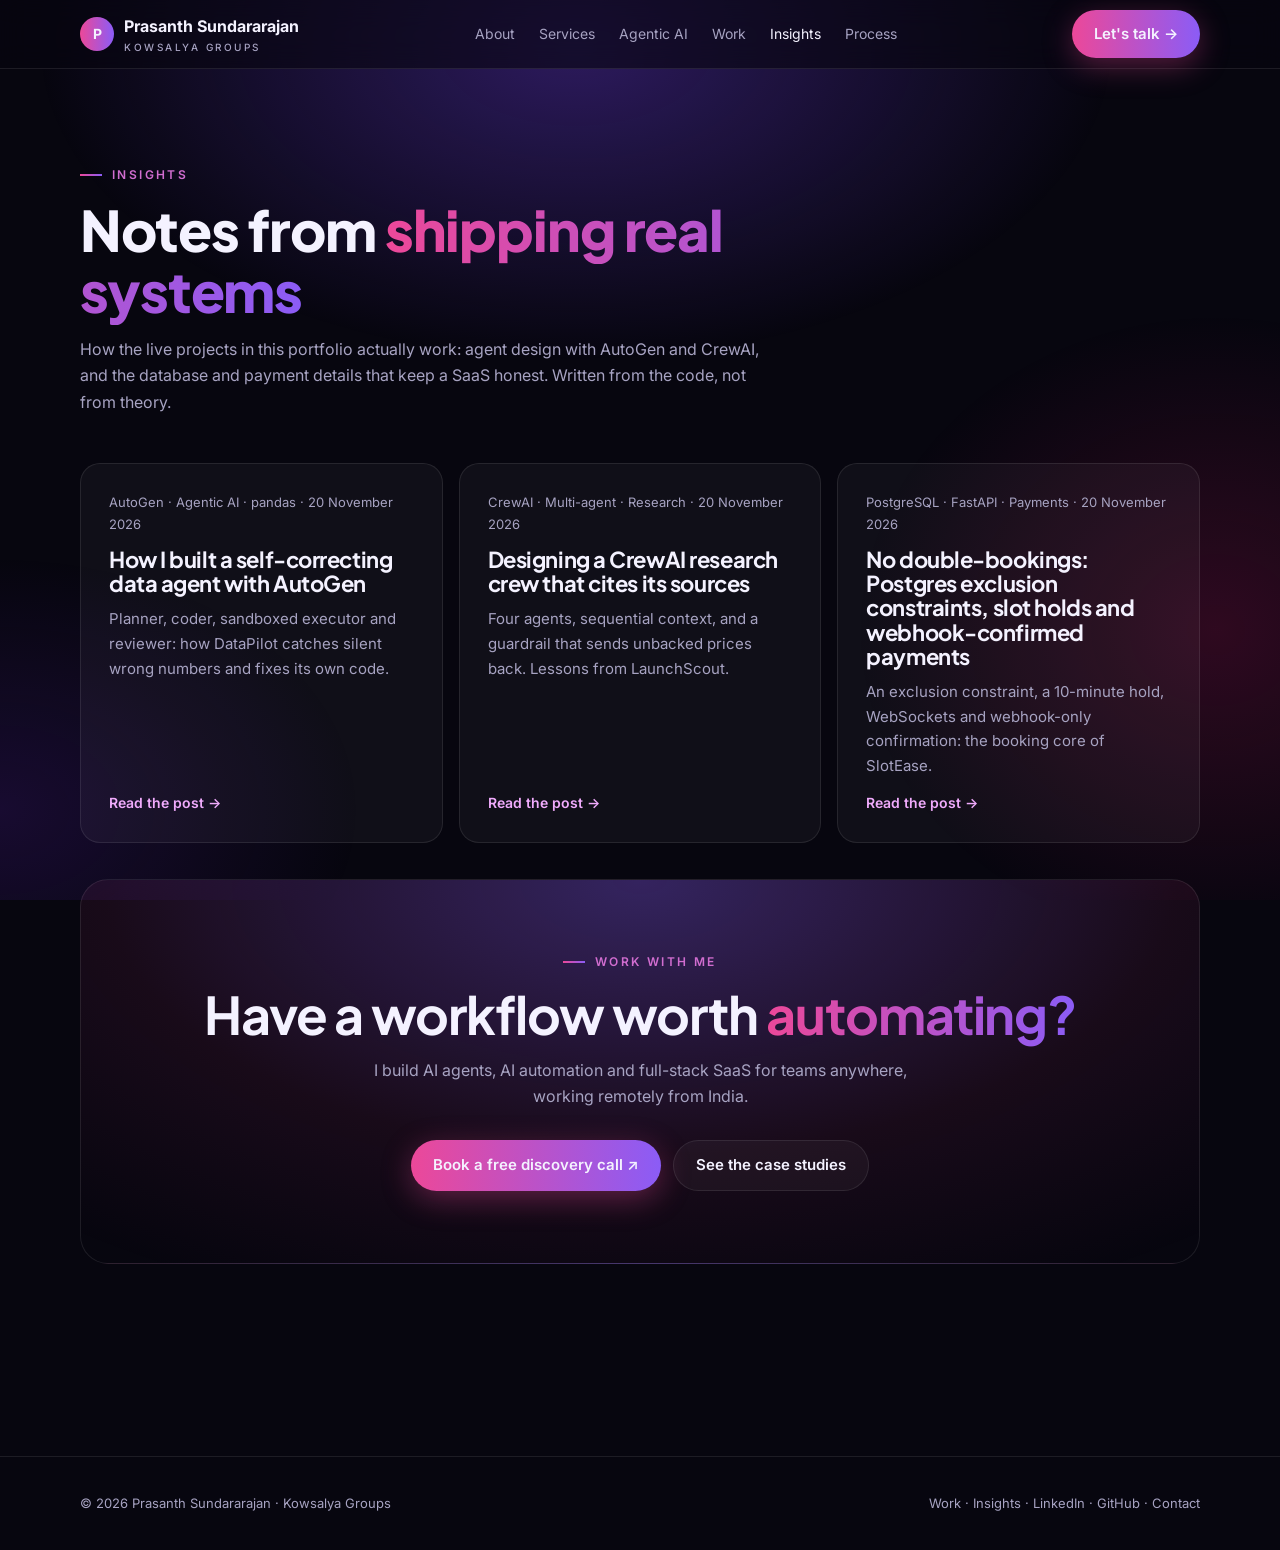
==== blog/index.html @ 08fdee3e "Case studies, blog, SEO, contact form, analytics, discovery-call CTAs Co-Authored-By: Claude Opus 5." ====
<!doctype html>
<html lang="en">
<head>
<meta charset="utf-8">
<meta name="viewport" content="width=device-width, initial-scale=1">
<title>Insights: agentic AI, CrewAI, AutoGen and SaaS engineering notes · Prasanth Sundararajan</title>
<meta name="description" content="Practical engineering notes from live projects by Prasanth Sundararajan, an agentic AI developer in India: AutoGen self-correcting agents, CrewAI research crews and double-booking-proof SaaS.">
<meta name="author" content="Prasanth Sundararajan">
<meta name="theme-color" content="#07060f">
<link rel="canonical" href="https://www.kowsalyagroups.com/prasanth/portfolio/blog/">
<meta property="og:type" content="website">
<meta property="og:site_name" content="Prasanth Sundararajan · Kowsalya Groups">
<meta property="og:title" content="Insights: agentic AI, CrewAI, AutoGen and SaaS engineering notes · Prasanth Sundararajan">
<meta property="og:description" content="Practical engineering notes from live projects by Prasanth Sundararajan, an agentic AI developer in India: AutoGen self-correcting agents, CrewAI research crews and double-booking-proof SaaS.">
<meta property="og:url" content="https://www.kowsalyagroups.com/prasanth/portfolio/blog/">
<meta property="og:image" content="https://www.kowsalyagroups.com/prasanth/portfolio/assets/og-image.png">
<meta property="og:image:width" content="1200">
<meta property="og:image:height" content="630">
<meta property="og:image:alt" content="Prasanth Sundararajan, Agentic AI developer, Kowsalya Groups">
<meta property="og:locale" content="en_IN">
<meta name="twitter:card" content="summary_large_image">
<meta name="twitter:title" content="Insights: agentic AI, CrewAI, AutoGen and SaaS engineering notes · Prasanth Sundararajan">
<meta name="twitter:description" content="Practical engineering notes from live projects by Prasanth Sundararajan, an agentic AI developer in India: AutoGen self-correcting agents, CrewAI research crews and double-booking-proof SaaS.">
<meta name="twitter:image" content="https://www.kowsalyagroups.com/prasanth/portfolio/assets/og-image.png">
<link rel="preconnect" href="https://fonts.googleapis.com">
<link rel="preconnect" href="https://fonts.gstatic.com" crossorigin>
<link href="https://fonts.googleapis.com/css2?family=Inter:wght@400;500;600&amp;family=Plus+Jakarta+Sans:wght@700;800&amp;display=swap" rel="stylesheet">
<link rel="stylesheet" href="../assets/site.css">
<script type="application/ld+json">
{
 "@context": "https://schema.org",
 "@type": "Blog",
 "name": "Insights by Prasanth Sundararajan",
 "description": "Practical notes on agentic AI, CrewAI, AutoGen, LangChain and full-stack SaaS from live projects.",
 "url": "https://www.kowsalyagroups.com/prasanth/portfolio/blog/",
 "author": {
  "@type": "Person",
  "name": "Prasanth Sundararajan",
  "alternateName": "Prasanth S.P",
  "url": "https://www.kowsalyagroups.com/prasanth/portfolio/",
  "jobTitle": "Founder & Lead Engineer, Agentic AI developer",
  "worksFor": {
   "@type": "Organization",
   "name": "Kowsalya Groups"
  },
  "sameAs": [
   "https://www.linkedin.com/in/prasanth-s-a093a7109/",
   "https://github.com/prasanth-sundararajan"
  ]
 },
 "blogPost": [
  {
   "@type": "BlogPosting",
   "headline": "How I built a self-correcting data agent with AutoGen",
   "url": "https://www.kowsalyagroups.com/prasanth/portfolio/blog/self-correcting-data-agent.html",
   "datePublished": "2026-11-20"
  },
  {
   "@type": "BlogPosting",
   "headline": "Designing a CrewAI research crew that cites its sources",
   "url": "https://www.kowsalyagroups.com/prasanth/portfolio/blog/crewai-research-crew.html",
   "datePublished": "2026-11-20"
  },
  {
   "@type": "BlogPosting",
   "headline": "No double-bookings: Postgres exclusion constraints, slot holds and webhook-confirmed payments",
   "url": "https://www.kowsalyagroups.com/prasanth/portfolio/blog/no-double-booking.html",
   "datePublished": "2026-11-20"
  }
 ]
}
</script>
</head>
<body data-root="../">
<header><div class="wrap"><nav aria-label="Main">
  <a class="logo" href="../index.html"><i>P</i><span>Prasanth Sundararajan<small>KOWSALYA GROUPS</small></span></a>
  <div class="links"><a href="../index.html#about">About</a><a href="../index.html#services">Services</a><a href="../index.html#agentic">Agentic AI</a><a href="../index.html#work">Work</a><a href="../blog/index.html" aria-current="page">Insights</a><a href="../index.html#process">Process</a></div>
  <a class="btn btn-primary" href="../index.html#contact">Let's talk →</a>
</nav></div></header>

<main id="top">
<section id="insights"><div class="wrap">
  <div class="head reveal"><div class="eyebrow">Insights</div><h1 class="sub-h1">Notes from <span class="grad">shipping real systems</span></h1>
  <p>How the live projects in this portfolio actually work: agent design with AutoGen and CrewAI, and the database and payment details that keep a SaaS honest. Written from the code, not from theory.</p></div>
  <div class="posts"><a class="post-card reveal" href="self-correcting-data-agent.html"><span class="meta">AutoGen · Agentic AI · pandas · <time datetime="2026-11-20">20 November 2026</time></span><h2>How I built a self-correcting data agent with AutoGen</h2><p>Planner, coder, sandboxed executor and reviewer: how DataPilot catches silent wrong numbers and fixes its own code.</p><span class="more">Read the post →</span></a><a class="post-card reveal" href="crewai-research-crew.html"><span class="meta">CrewAI · Multi-agent · Research · <time datetime="2026-11-20">20 November 2026</time></span><h2>Designing a CrewAI research crew that cites its sources</h2><p>Four agents, sequential context, and a guardrail that sends unbacked prices back. Lessons from LaunchScout.</p><span class="more">Read the post →</span></a><a class="post-card reveal" href="no-double-booking.html"><span class="meta">PostgreSQL · FastAPI · Payments · <time datetime="2026-11-20">20 November 2026</time></span><h2>No double-bookings: Postgres exclusion constraints, slot holds and webhook-confirmed payments</h2><p>An exclusion constraint, a 10-minute hold, WebSockets and webhook-only confirmation: the booking core of SlotEase.</p><span class="more">Read the post →</span></a></div>
  <div class="contact reveal mt">
    <div class="eyebrow center">Work with me</div>
    <h2>Have a workflow worth <span class="grad">automating?</span></h2>
    <p>I build AI agents, AI automation and full-stack SaaS for teams anywhere, working remotely from India.</p>
    <div class="cta"><a class="btn btn-primary" href="https://www.kowsalyagroups.com/techstack/appointment-booking/b/prasanth-sundararajan" target="_blank" rel="noopener">Book a free discovery call ↗</a><a class="btn btn-ghost" href="../index.html#work">See the case studies</a></div>
  </div>
</div></section>
</main>

<footer class="foot"><div class="wrap"><span>© 2026 Prasanth Sundararajan · Kowsalya Groups</span><span><a href="../index.html#work">Work</a> · <a href="../blog/index.html">Insights</a> · <a href="https://www.linkedin.com/in/prasanth-s-a093a7109/" target="_blank" rel="noopener">LinkedIn</a> · <a href="https://github.com/prasanth-sundararajan" target="_blank" rel="noopener">GitHub</a> · <a href="../index.html#contact">Contact</a></span></div></footer>

<script src="../assets/site.js" defer></script>
</body>
</html>
---- assets/site.css ----
/* Prasanth Sundararajan · Kowsalya Groups — shared stylesheet */
:root{--bg:#07060f;--panel:rgba(255,255,255,.04);--line:rgba(255,255,255,.09);--ink:#f4f2ff;--muted:#a7a3c2;--pink:#ec4899;--violet:#8b5cf6;--grad:linear-gradient(90deg,var(--pink),var(--violet))}
*{box-sizing:border-box;margin:0;padding:0}
[hidden]{display:none!important}
html{scroll-behavior:smooth;color-scheme:dark}
body{background:var(--bg);color:var(--ink);font:16px/1.65 Inter,system-ui,sans-serif;overflow-x:hidden}
body::before{content:"";position:fixed;inset:0;z-index:-1;background:radial-gradient(60vw 50vh at 45% 5%,rgba(91,52,190,.45),transparent 70%),radial-gradient(40vw 50vh at 95% 70%,rgba(190,24,93,.22),transparent 70%),radial-gradient(40vw 40vh at 0% 90%,rgba(76,29,149,.25),transparent 70%)}
a{color:inherit;text-decoration:none}
img{max-width:100%;display:block}
.wrap{max-width:1160px;margin:0 auto;padding:0 20px}
h1,h2,h3{font-family:"Plus Jakarta Sans",Inter,sans-serif;line-height:1.1;letter-spacing:-.02em}
.grad{background:var(--grad);-webkit-background-clip:text;background-clip:text;color:transparent}
.eyebrow{display:flex;align-items:center;gap:10px;font-size:12px;font-weight:600;letter-spacing:.2em;text-transform:uppercase;color:#d16dd0}
.eyebrow::before{content:"";width:22px;height:2px;background:var(--grad)}
.eyebrow.center{justify-content:center}
.btn{display:inline-flex;align-items:center;gap:8px;padding:12px 22px;border-radius:999px;font-weight:600;font-size:15px;transition:transform .2s,box-shadow .2s}
.btn-primary{background:var(--grad);box-shadow:0 8px 30px rgba(236,72,153,.35)}
.btn-primary:hover{transform:translateY(-2px);box-shadow:0 12px 36px rgba(139,92,246,.45)}
.btn-ghost{border:1px solid var(--line);background:var(--panel)}
.btn-ghost:hover{border-color:rgba(255,255,255,.25)}
button.btn{border:0;cursor:pointer;font-family:inherit;color:inherit}
button.btn[disabled]{opacity:.65;cursor:progress;transform:none}
:focus-visible{outline:2px solid var(--violet);outline-offset:3px}
code{font:.9em ui-monospace,SFMono-Regular,Consolas,monospace}
/* nav */
header{position:sticky;top:0;z-index:10;backdrop-filter:blur(14px);background:rgba(7,6,15,.6);border-bottom:1px solid var(--line)}
nav{display:flex;align-items:center;justify-content:space-between;height:68px;gap:16px}
.logo{display:flex;align-items:center;gap:10px;font-weight:700}
.logo i{width:34px;height:34px;border-radius:50%;background:var(--grad);display:grid;place-items:center;font-style:normal;font-size:14px;flex:none}
.logo small{display:block;font-size:10px;letter-spacing:.25em;color:var(--muted);font-weight:500}
.links{display:flex;gap:24px;font-size:14px;color:var(--muted)}
.links a:hover,.links a[aria-current]{color:var(--ink)}
/* hero */
.hero{min-height:80vh;display:flex;align-items:center;padding:80px 0 56px}
.hero h1{font-size:clamp(40px,6.5vw,76px);font-weight:800;margin:18px 0 22px;max-width:900px}
.hero p{font-size:18px;color:var(--muted);max-width:640px;margin-bottom:34px}
.cta{display:flex;flex-wrap:wrap;gap:12px}
.mt{margin-top:36px}
section{padding:96px 0}
.head{max-width:680px;margin-bottom:48px}
.head h2{font-size:clamp(30px,4vw,46px);margin:14px 0 12px}
.head p{color:var(--muted)}
/* built-with bar */
.built{border-top:1px solid var(--line);border-bottom:1px solid var(--line);background:rgba(255,255,255,.015)}
.built .wrap{display:flex;flex-wrap:wrap;align-items:center;justify-content:center;gap:12px 12px;padding-top:22px;padding-bottom:22px}
.built-label{font-size:12px;font-weight:600;letter-spacing:.2em;text-transform:uppercase;color:var(--muted);margin-right:8px}
.badge{display:inline-flex;align-items:center;gap:9px;padding:7px 14px;border-radius:10px;border:1px solid var(--line);background:var(--panel);font-size:14px;font-weight:600;color:#d4d0ee;letter-spacing:.01em}
.badge::before{content:"";width:7px;height:7px;border-radius:2px;background:var(--grad);transform:rotate(45deg);flex:none}
/* stats */
.stats{display:grid;grid-template-columns:repeat(4,1fr);gap:16px}
.stat{padding:26px;border:1px solid var(--line);border-radius:20px;background:var(--panel)}
.stat b{display:block;font:800 40px/1 "Plus Jakarta Sans",sans-serif;margin-bottom:8px}
.stat span{color:var(--muted);font-size:14px}
/* projects */
.project{display:grid;grid-template-columns:1.05fr 1fr;gap:48px;align-items:center;margin-bottom:110px}
.project:nth-child(even) .shot{order:2}
.shot{border-radius:22px;overflow:hidden;border:1px solid var(--line);box-shadow:0 30px 80px rgba(0,0,0,.5);background:#0f0d1f;aspect-ratio:16/10;display:block}
.shot img{width:100%;height:100%;object-fit:cover;object-position:top;transition:transform .6s}
.shot:hover img{transform:scale(1.03)}
.tag{font-size:12px;font-weight:600;color:#c4b5fd;letter-spacing:.08em;text-transform:uppercase}
.project h3{font-size:clamp(28px,3vw,38px);margin:10px 0 18px}
.story{display:grid;gap:14px;margin-bottom:22px}
.story div{padding-left:16px;border-left:2px solid rgba(139,92,246,.45)}
.story strong{display:block;font-size:12px;letter-spacing:.14em;text-transform:uppercase;color:#f0abfc;margin-bottom:2px}
.story p{color:var(--muted);font-size:15px}
.chips{display:flex;flex-wrap:wrap;gap:8px;margin-bottom:24px}
.chips span{font-size:12px;padding:5px 11px;border-radius:999px;border:1px solid var(--line);background:var(--panel);color:#d4d0ee}
/* demo video slot (hidden until assets/videos/<project>.mp4 exists) */
.demo{margin:0 0 22px;border-radius:18px;overflow:hidden;border:1px solid var(--line);background:#0f0d1f}
.demo video{width:100%;display:block;aspect-ratio:16/10;background:#0f0d1f}
.demo figcaption{font-size:13px;color:var(--muted);padding:10px 14px;border-top:1px solid var(--line)}
/* process */
.steps{display:grid;grid-template-columns:repeat(4,1fr);gap:16px}
.step{padding:26px;border-radius:20px;border:1px solid var(--line);background:var(--panel)}
.step em{font-style:normal;font:800 14px "Plus Jakarta Sans";color:#f0abfc}
.step h3{font-size:19px;margin:10px 0 8px}
.step p{color:var(--muted);font-size:14px}
/* testimonials */
.quotes{display:grid;grid-template-columns:repeat(2,1fr);gap:16px}
.quote{padding:28px;border-radius:20px;border:1px solid var(--line);background:linear-gradient(160deg,rgba(139,92,246,.10),rgba(255,255,255,.02))}
.quote p{font-size:16px;margin-bottom:16px}
.quote footer{font-size:13px;color:var(--muted)}
.about{display:grid;grid-template-columns:1fr 1.3fr;gap:48px;align-items:start}.photo{width:min(320px,100%);aspect-ratio:1;border-radius:28px;overflow:hidden;margin-bottom:28px;padding:3px;background:var(--grad);box-shadow:0 20px 60px rgba(139,92,246,.35)}.photo img{width:100%;height:100%;object-fit:cover;object-position:top;border-radius:25px}
.about p{color:var(--muted);margin-bottom:14px}.svc{display:grid;grid-template-columns:repeat(auto-fit,minmax(200px,1fr));gap:16px}.svc .step b{display:block;font-size:26px;margin-bottom:6px}
@media (max-width:900px){.about{grid-template-columns:1fr;gap:20px}.svc{grid-template-columns:repeat(2,1fr)}}@media (max-width:480px){.svc{grid-template-columns:1fr}}
.ag-grid{display:grid;grid-template-columns:repeat(auto-fit,minmax(240px,1fr));gap:16px}
.ag-flow{display:grid;grid-template-columns:repeat(auto-fit,minmax(170px,1fr));gap:12px;counter-reset:f}
.ag-flow div{position:relative;padding:20px;border-radius:18px;border:1px solid var(--line);background:linear-gradient(160deg,rgba(236,72,153,.08),rgba(139,92,246,.06))}
.ag-flow div::before{counter-increment:f;content:"0" counter(f);font:800 13px "Plus Jakarta Sans";color:#f0abfc}
.ag-flow h3{font-size:17px;margin:8px 0 6px}.ag-flow p{color:var(--muted);font-size:14px}
.sub{font:700 22px "Plus Jakarta Sans";margin:56px 0 20px}
.pills{display:flex;flex-wrap:wrap;gap:10px}.pills span{padding:9px 16px;border-radius:999px;border:1px solid var(--line);background:var(--panel);font-size:14px}
details{border:1px solid var(--line);border-radius:16px;background:var(--panel);padding:18px 22px;margin-bottom:12px}
summary{cursor:pointer;font-weight:600;list-style:none}summary::after{content:"+";float:right;color:#f0abfc}details[open] summary::after{content:"−"}
details p{color:var(--muted);margin-top:10px;font-size:15px}
.quote.add{display:grid;place-items:center;text-align:center;border-style:dashed;color:var(--muted)}
/* contact */
.contact{text-align:center;padding:72px 24px;border-radius:28px;border:1px solid var(--line);background:radial-gradient(80% 120% at 50% 0%,rgba(139,92,246,.35),rgba(236,72,153,.08) 60%,transparent)}
.contact h2{font-size:clamp(30px,4.5vw,52px);margin:14px 0 14px}
.contact>p{color:var(--muted);max-width:560px;margin:0 auto 30px}
.contact .cta{justify-content:center}
.or{display:flex;align-items:center;gap:14px;max-width:640px;margin:34px auto 22px;color:var(--muted);font-size:13px;letter-spacing:.12em;text-transform:uppercase}
.or::before,.or::after{content:"";flex:1;height:1px;background:var(--line)}
/* contact form */
.form{max-width:640px;margin:0 auto;text-align:left;display:grid;grid-template-columns:1fr 1fr;gap:16px}
.field{display:grid;gap:6px;align-content:start}
.field.full{grid-column:1/-1}
.field label{font-size:13px;font-weight:600;color:#d4d0ee}
.field input,.field select,.field textarea{width:100%;font:inherit;font-size:15px;color:var(--ink);background:rgba(7,6,15,.55);border:1px solid var(--line);border-radius:12px;padding:12px 14px;transition:border-color .2s,box-shadow .2s}
.field select{appearance:none;background-image:linear-gradient(45deg,transparent 50%,#c4b5fd 50%),linear-gradient(135deg,#c4b5fd 50%,transparent 50%);background-position:calc(100% - 20px) 52%,calc(100% - 15px) 52%;background-size:5px 5px;background-repeat:no-repeat;padding-right:36px}
.field select option{background:#14112a;color:var(--ink)}
.field textarea{min-height:140px;resize:vertical}
.field input:focus,.field select:focus,.field textarea:focus{outline:none;border-color:var(--violet);box-shadow:0 0 0 3px rgba(139,92,246,.25)}
.field [aria-invalid="true"]{border-color:#f472b6}
.err{font-size:12.5px;color:#f9a8d4}
.err:empty{display:none}
.hp{position:absolute!important;left:-10000px;width:1px;height:1px;overflow:hidden}
.form-actions{grid-column:1/-1;display:flex;flex-wrap:wrap;align-items:center;gap:12px}
.form-note{font-size:13px;color:var(--muted)}
.status{grid-column:1/-1;padding:12px 16px;border-radius:12px;font-size:14px}
.status:empty{display:none}
.status.ok{background:rgba(34,197,94,.12);border:1px solid rgba(34,197,94,.35);color:#bbf7d0}
.status.bad{background:rgba(236,72,153,.12);border:1px solid rgba(236,72,153,.4);color:#fbcfe8}
/* footer */
.foot{padding:36px 0;color:var(--muted);font-size:13px;border-top:1px solid var(--line);margin-top:96px}
.foot .wrap{display:flex;justify-content:space-between;flex-wrap:wrap;gap:12px}
.foot a:hover{color:var(--ink)}
/* case studies */
.cs-hero{padding:72px 0 24px}
.cs-hero .grid{display:grid;grid-template-columns:1fr 1.05fr;gap:48px;align-items:center}
.cs-hero h1{font-size:clamp(34px,4.8vw,58px);font-weight:800;margin:16px 0 18px}
.lede{font-size:18px;color:var(--muted);margin-bottom:28px}
.crumbs{font-size:13px;color:var(--muted);margin-bottom:18px}
.crumbs a:hover{color:var(--ink)}
.facts{display:grid;grid-template-columns:repeat(4,1fr);gap:16px;margin-top:48px}
.facts div{padding:18px 20px;border:1px solid var(--line);border-radius:16px;background:var(--panel)}
.facts dt{font-size:11px;letter-spacing:.16em;text-transform:uppercase;color:#f0abfc;font-weight:600;margin-bottom:4px}
.facts dd{font-size:14px;color:#d4d0ee}
.cs section{padding:56px 0}
.cs .head{margin-bottom:28px}
.body{max-width:820px}
.body p{color:var(--muted);margin-bottom:14px;font-size:16.5px}
.ticks{list-style:none;display:grid;gap:12px;max-width:860px}
.ticks li{position:relative;padding:16px 18px 16px 46px;border:1px solid var(--line);border-radius:16px;background:var(--panel);color:var(--muted);font-size:15px}
.ticks li::before{content:"";position:absolute;left:18px;top:22px;width:10px;height:10px;border-radius:3px;background:var(--grad);transform:rotate(45deg)}
.ticks b{color:var(--ink)}
.diagram{overflow-x:auto;border:1px solid var(--line);border-radius:22px;background:linear-gradient(160deg,rgba(139,92,246,.07),rgba(255,255,255,.015));padding:18px}
.diagram svg{display:block;width:100%;min-width:760px;height:auto}
.diagram-note{font-size:13px;color:var(--muted);margin-top:12px}
.dg-box{fill:rgba(255,255,255,.035);stroke:rgba(255,255,255,.18);stroke-width:1}
.dg-hl{fill:rgba(139,92,246,.13);stroke:rgba(192,132,252,.65);stroke-width:1.2}
.dg-out{fill:rgba(236,72,153,.10);stroke:rgba(244,114,182,.6);stroke-width:1.2}
.dg-group{fill:rgba(255,255,255,.015);stroke:rgba(255,255,255,.14);stroke-dasharray:4 5}
.dg-t{fill:var(--ink);font-family:"Plus Jakarta Sans",Inter,sans-serif;font-weight:700;font-size:15px}
.dg-s{fill:var(--muted);font-family:Inter,sans-serif;font-size:12px}
.dg-l{fill:#f0abfc;font-family:Inter,sans-serif;font-weight:600;font-size:11.5px}
.dg-a{stroke:#c084fc;stroke-width:1.6;fill:none}
.dg-a.dash{stroke-dasharray:5 5}
.dg-a.pink{stroke:#f472b6}
.pager{display:grid;grid-template-columns:1fr 1fr;gap:16px;margin-bottom:56px}
.pager a{display:block;padding:22px 24px;border:1px solid var(--line);border-radius:18px;background:var(--panel);transition:border-color .2s,transform .2s}
.pager a:hover{border-color:rgba(255,255,255,.25);transform:translateY(-2px)}
.pager small{display:block;font-size:11px;letter-spacing:.16em;text-transform:uppercase;color:var(--muted);margin-bottom:4px}
.pager strong{font:700 19px "Plus Jakarta Sans",Inter,sans-serif}
.pager .next{text-align:right}
/* blog */
.posts{display:grid;grid-template-columns:repeat(auto-fit,minmax(290px,1fr));gap:16px}
.post-card{display:flex;flex-direction:column;gap:12px;padding:28px;border:1px solid var(--line);border-radius:20px;background:var(--panel);transition:border-color .2s,transform .2s}
.post-card:hover{border-color:rgba(255,255,255,.25);transform:translateY(-3px)}
.post-card h2{font-size:22px}
.post-card p{color:var(--muted);font-size:15px;flex:1}
.post-card .more{font-weight:600;font-size:14px;color:#f0abfc}
.meta{font-size:13px;color:var(--muted)}
.article{padding:64px 0 24px}
.prose{max-width:740px}
.prose h1{font-size:clamp(32px,4.6vw,50px);font-weight:800;margin:16px 0 14px}
.prose .meta{margin-bottom:34px}
.prose h2{font-size:clamp(23px,2.6vw,28px);margin:44px 0 12px}
.prose h3{font-size:19px;margin:28px 0 8px}
.prose p,.prose li{color:#cfcbe6;font-size:17px;line-height:1.75}
.prose p{margin-bottom:16px}
.prose ul,.prose ol{margin:0 0 18px 22px}
.prose li{margin-bottom:6px}
.prose li::marker{color:#f0abfc}
.prose strong{color:var(--ink)}
.prose a:not(.btn){color:#f0abfc;text-decoration:underline;text-underline-offset:3px}
.prose :not(pre)>code{background:rgba(255,255,255,.07);padding:2px 6px;border-radius:6px;font-size:.86em;color:#f5d0fe}
.prose pre{background:#0d0b1c;border:1px solid var(--line);border-radius:14px;padding:18px 20px;overflow-x:auto;margin:0 0 20px;font-size:13.5px;line-height:1.6;color:#e4e0fb}
.prose pre code{font-size:inherit}
.prose blockquote{border-left:3px solid var(--violet);padding:4px 0 4px 18px;margin:0 0 18px}
.prose .lead{font-size:19px;color:var(--muted)}
.callout{margin:40px 0 0;padding:28px;border-radius:22px;border:1px solid var(--line);background:radial-gradient(80% 120% at 50% 0%,rgba(139,92,246,.25),rgba(236,72,153,.06) 60%,transparent)}
.callout h2{margin:0 0 8px;font-size:24px}
.callout p{color:var(--muted);margin-bottom:18px}
/* reveal */
.reveal{opacity:0;transform:translateY(24px);transition:opacity .8s ease,transform .8s ease}
.reveal.in{opacity:1;transform:none}
@media (prefers-reduced-motion:reduce){.reveal{opacity:1;transform:none;transition:none}html{scroll-behavior:auto}}
@media (max-width:900px){.links{display:none}.stats,.steps{grid-template-columns:repeat(2,1fr)}.project{grid-template-columns:1fr;gap:28px}.project:nth-child(even) .shot{order:0}.quotes{grid-template-columns:1fr}section{padding:72px 0}.cs-hero .grid{grid-template-columns:1fr;gap:32px}.facts{grid-template-columns:repeat(2,1fr)}.cs section{padding:44px 0}}
@media (max-width:600px){.form{grid-template-columns:1fr}.contact{padding:48px 18px}.pager{grid-template-columns:1fr}.pager .next{text-align:left}.hero{min-height:auto;padding:64px 0 48px}.prose p,.prose li{font-size:16px}}
@media (max-width:480px){.stats,.steps{grid-template-columns:1fr}.facts{grid-template-columns:1fr}.logo small{letter-spacing:.18em}nav .btn{padding:10px 16px;font-size:14px}}
.head h1{font-size:clamp(34px,5vw,56px);font-weight:800;margin:14px 0 14px}
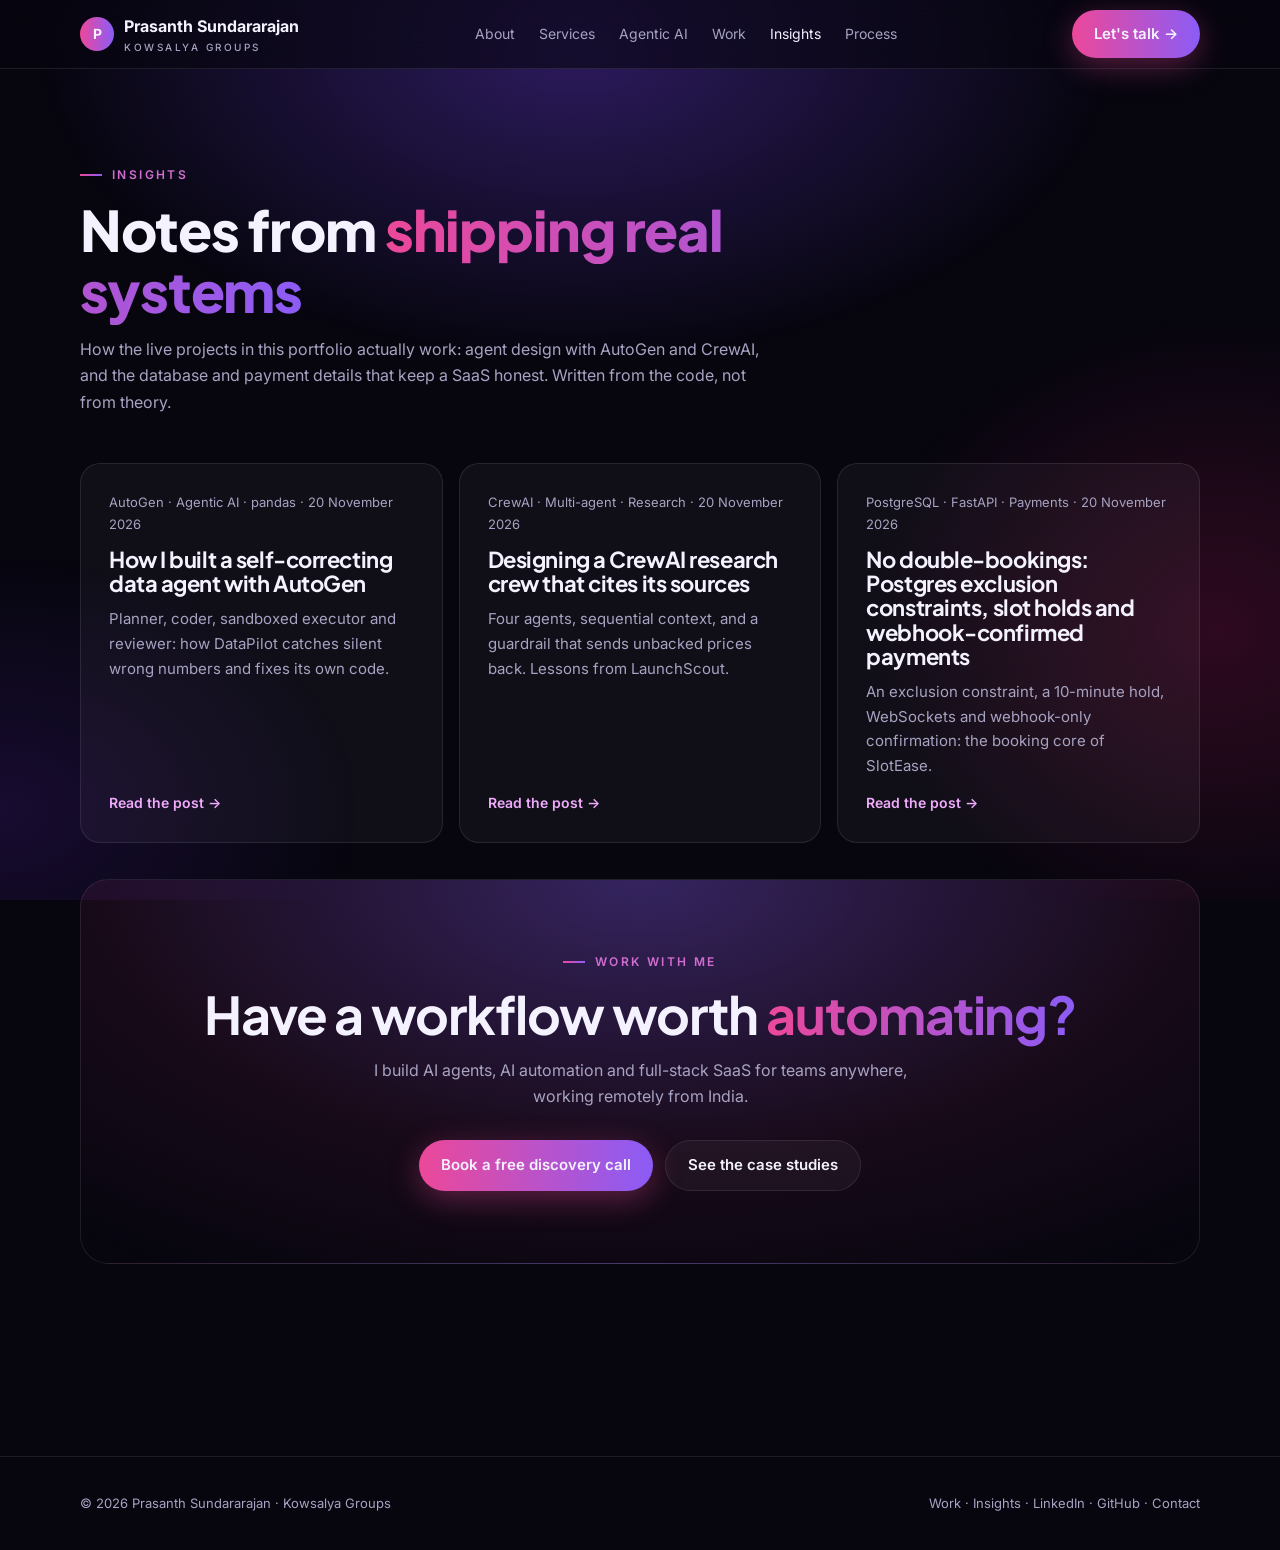
==== commit 635162fe: "On-page discovery-call booking (no account, no SlotEase redirect) Co-Authored-By: Claude Opus 5.5 <n" ====
--- a/blog/index.html
+++ b/blog/index.html
@@ -25,7 +25,7 @@
 <link rel="preconnect" href="https://fonts.googleapis.com">
 <link rel="preconnect" href="https://fonts.gstatic.com" crossorigin>
 <link href="https://fonts.googleapis.com/css2?family=Inter:wght@400;500;600&amp;family=Plus+Jakarta+Sans:wght@700;800&amp;display=swap" rel="stylesheet">
-<link rel="stylesheet" href="../assets/site.css">
+<link rel="stylesheet" href="../assets/site.css?v=202611201644">
 <script type="application/ld+json">
 {
  "@context": "https://schema.org",
@@ -36,7 +36,7 @@
  "author": {
   "@type": "Person",
   "name": "Prasanth Sundararajan",
-  "alternateName": "Prasanth S.P",
+  "alternateName": "Prasanth Sundararajan",
   "url": "https://www.kowsalyagroups.com/prasanth/portfolio/",
   "jobTitle": "Founder & Lead Engineer, Agentic AI developer",
   "worksFor": {
@@ -87,13 +87,13 @@
     <div class="eyebrow center">Work with me</div>
     <h2>Have a workflow worth <span class="grad">automating?</span></h2>
     <p>I build AI agents, AI automation and full-stack SaaS for teams anywhere, working remotely from India.</p>
-    <div class="cta"><a class="btn btn-primary" href="https://www.kowsalyagroups.com/techstack/appointment-booking/b/prasanth-sundararajan" target="_blank" rel="noopener">Book a free discovery call ↗</a><a class="btn btn-ghost" href="../index.html#work">See the case studies</a></div>
+    <div class="cta"><a class="btn btn-primary" href="../index.html#book">Book a free discovery call</a><a class="btn btn-ghost" href="../index.html#work">See the case studies</a></div>
   </div>
 </div></section>
 </main>
 
 <footer class="foot"><div class="wrap"><span>© 2026 Prasanth Sundararajan · Kowsalya Groups</span><span><a href="../index.html#work">Work</a> · <a href="../blog/index.html">Insights</a> · <a href="https://www.linkedin.com/in/prasanth-s-a093a7109/" target="_blank" rel="noopener">LinkedIn</a> · <a href="https://github.com/prasanth-sundararajan" target="_blank" rel="noopener">GitHub</a> · <a href="../index.html#contact">Contact</a></span></div></footer>
 
-<script src="../assets/site.js" defer></script>
+<script src="../assets/site.js?v=202611201644" defer></script>
 </body>
 </html>
--- a/assets/site.css
+++ b/assets/site.css
@@ -56,6 +56,7 @@
 .project:nth-child(even) .shot{order:2}
 .shot{border-radius:22px;overflow:hidden;border:1px solid var(--line);box-shadow:0 30px 80px rgba(0,0,0,.5);background:#0f0d1f;aspect-ratio:16/10;display:block}
 .shot img{width:100%;height:100%;object-fit:cover;object-position:top;transition:transform .6s}
+.shot video{width:100%;height:100%;object-fit:contain;object-position:center;display:block;background:#0f0d1f}
 .shot:hover img{transform:scale(1.03)}
 .tag{font-size:12px;font-weight:600;color:#c4b5fd;letter-spacing:.08em;text-transform:uppercase}
 .project h3{font-size:clamp(28px,3vw,38px);margin:10px 0 18px}
@@ -200,3 +201,35 @@
 @media (max-width:600px){.form{grid-template-columns:1fr}.contact{padding:48px 18px}.pager{grid-template-columns:1fr}.pager .next{text-align:left}.hero{min-height:auto;padding:64px 0 48px}.prose p,.prose li{font-size:16px}}
 @media (max-width:480px){.stats,.steps{grid-template-columns:1fr}.facts{grid-template-columns:1fr}.logo small{letter-spacing:.18em}nav .btn{padding:10px 16px;font-size:14px}}
 .head h1{font-size:clamp(34px,5vw,56px);font-weight:800;margin:14px 0 14px}
+
+/* Animated agent-flow diagrams */
+.ag-card .flow{width:100%;height:auto;margin:0 0 14px;overflow:visible}
+.flow-line{stroke:rgba(196,181,253,.35);stroke-width:1.5;fill:none;stroke-dasharray:4 4;animation:flowdash 1.2s linear infinite}
+.flow-loop{stroke:rgba(240,171,252,.45);stroke-width:1.3;fill:none;stroke-dasharray:3 4;animation:flowdash 1.6s linear infinite reverse}
+.flow-node rect{fill:rgba(139,92,246,.14);stroke:rgba(196,181,253,.55);stroke-width:1;animation:nodepulse 3s ease-in-out infinite}
+.flow-node:nth-of-type(2n) rect{animation-delay:.8s}
+.flow-io rect{fill:rgba(236,72,153,.16);stroke:rgba(244,114,182,.7)}
+.flow-node text{fill:#f5f3ff;font:600 10.5px Inter,sans-serif;text-anchor:middle}
+.flow-cap{fill:#d8b4fe;font:500 9.5px Inter,sans-serif;text-anchor:middle}
+.flow-dot-loop{fill:#f0abfc}
+.ag-card:hover .flow-node rect{stroke:#f0abfc}
+@keyframes flowdash{to{stroke-dashoffset:-16}}
+@keyframes nodepulse{0%,100%{filter:none}50%{filter:drop-shadow(0 0 6px rgba(167,139,250,.7))}}
+@media (prefers-reduced-motion:reduce){.flow-line,.flow-loop,.flow-node rect{animation:none}.flow-dot{display:none}}
+
+/* Discovery-call booker */
+.booker{display:grid;gap:22px;padding:28px;border-radius:24px;border:1px solid var(--line);background:linear-gradient(160deg,rgba(139,92,246,.10),rgba(255,255,255,.02))}
+.booker h3{font-size:17px;margin-bottom:12px}.booker h3 small{font:500 12px Inter,sans-serif;color:var(--muted);margin-left:6px}
+.booker-days,.booker-times{display:flex;flex-wrap:wrap;gap:8px}
+.booker-days button,.booker-times button{padding:10px 14px;border-radius:12px;border:1px solid var(--line);background:var(--panel);color:var(--ink);font:500 14px Inter,sans-serif;cursor:pointer;transition:border-color .2s,background .2s}
+.booker-days button{display:grid;min-width:64px;text-align:center;line-height:1.25}.booker-days button b{font-size:18px}
+.booker-days button:hover,.booker-times button:hover{border-color:rgba(240,171,252,.6)}
+.booker-days button[aria-selected="true"],.booker-times button[aria-selected="true"]{background:var(--grad);border-color:transparent}
+.booker-hint,.booker-picked{color:var(--muted);font-size:14px}
+.booker-form{display:grid;gap:14px}.booker-row{display:grid;grid-template-columns:1fr 1fr;gap:14px}
+.booker-form label{display:grid;gap:6px;font-size:13px;color:var(--muted)}
+.booker-form input,.booker-form textarea{padding:12px 14px;border-radius:12px;border:1px solid var(--line);background:rgba(255,255,255,.05);color:var(--ink);font:15px Inter,sans-serif}
+.booker-form input:focus,.booker-form textarea:focus{outline:2px solid var(--violet);outline-offset:1px}
+.booker-form .hp{position:absolute;left:-9999px;width:1px;height:1px}
+.booker-msg{font-size:14px;color:#fda4af;min-height:1em}.booker-done h3{font-size:22px}.booker-done p{color:var(--muted)}
+@media (max-width:640px){.booker{padding:20px}.booker-row{grid-template-columns:1fr}}
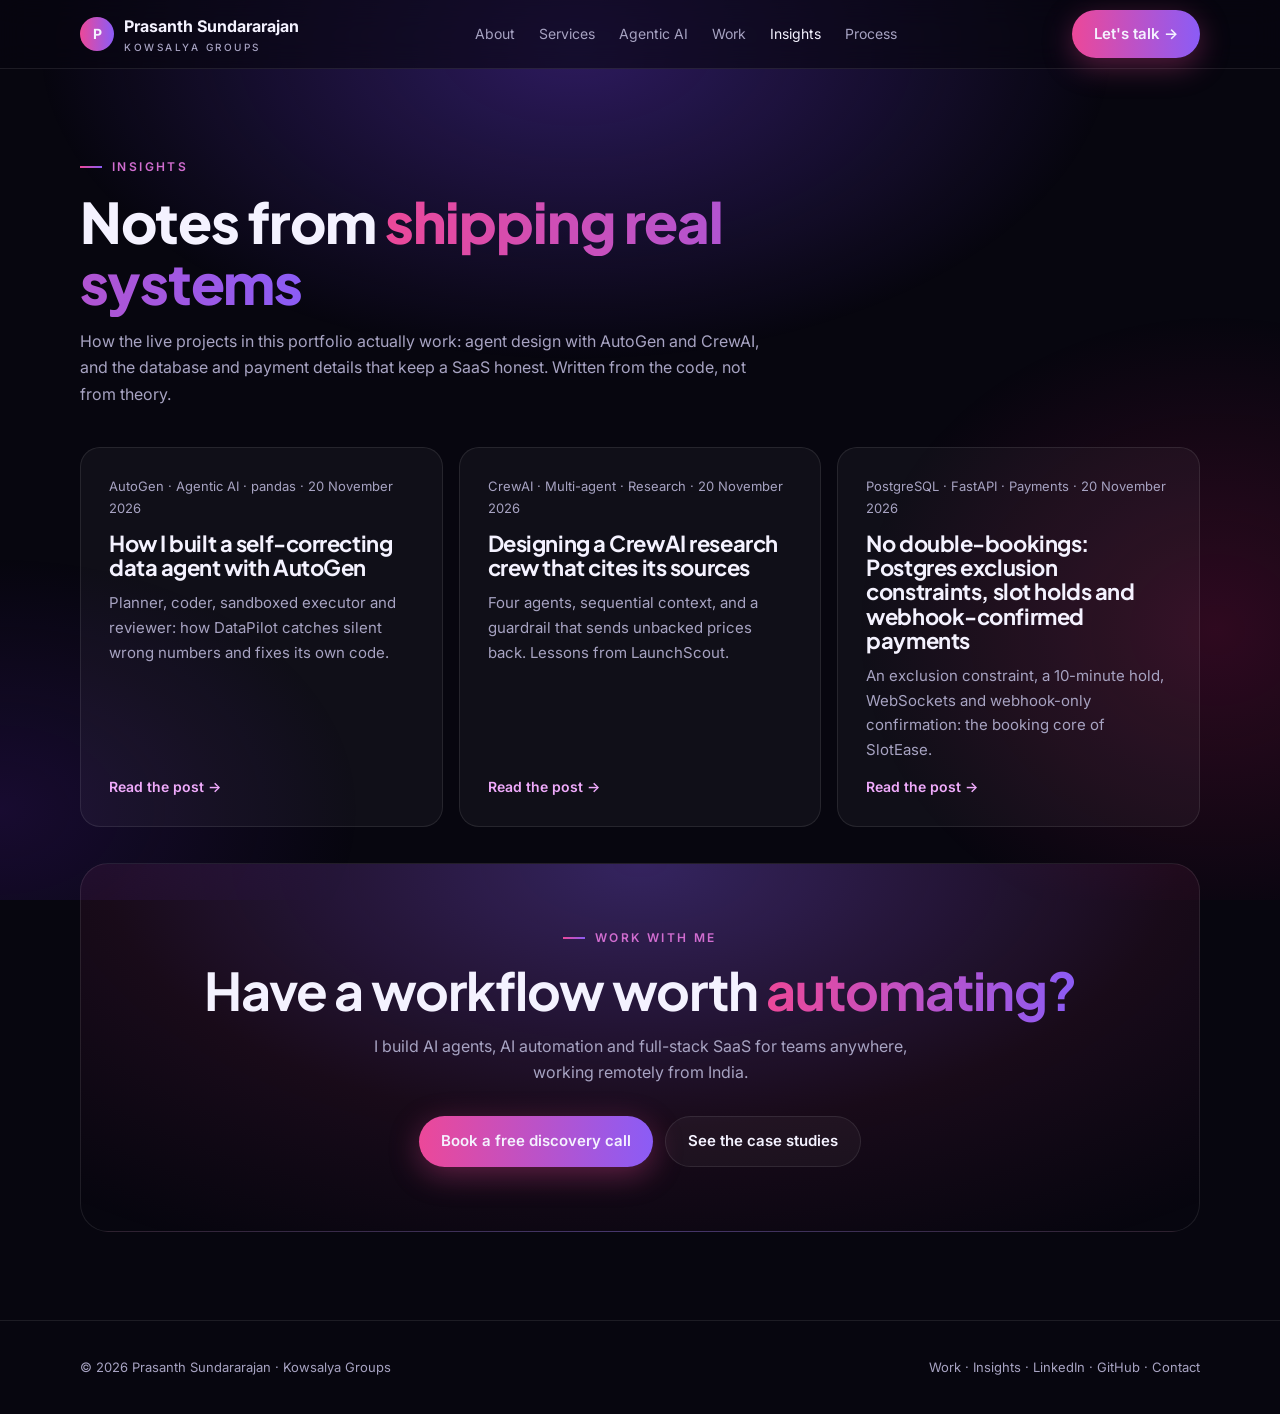
==== commit 289ec3c3: "Layout: standard section spacing, About alignment, balanced grids Co-Authored-By: Claude Opus 5.5 <n" ====
--- a/blog/index.html
+++ b/blog/index.html
@@ -25,7 +25,7 @@
 <link rel="preconnect" href="https://fonts.googleapis.com">
 <link rel="preconnect" href="https://fonts.gstatic.com" crossorigin>
 <link href="https://fonts.googleapis.com/css2?family=Inter:wght@400;500;600&amp;family=Plus+Jakarta+Sans:wght@700;800&amp;display=swap" rel="stylesheet">
-<link rel="stylesheet" href="../assets/site.css?v=202611201644">
+<link rel="stylesheet" href="../assets/site.css?v=202611201716">
 <script type="application/ld+json">
 {
  "@context": "https://schema.org",
@@ -94,6 +94,6 @@
 
 <footer class="foot"><div class="wrap"><span>© 2026 Prasanth Sundararajan · Kowsalya Groups</span><span><a href="../index.html#work">Work</a> · <a href="../blog/index.html">Insights</a> · <a href="https://www.linkedin.com/in/prasanth-s-a093a7109/" target="_blank" rel="noopener">LinkedIn</a> · <a href="https://github.com/prasanth-sundararajan" target="_blank" rel="noopener">GitHub</a> · <a href="../index.html#contact">Contact</a></span></div></footer>
 
-<script src="../assets/site.js?v=202611201644" defer></script>
+<script src="../assets/site.js?v=202611201716" defer></script>
 </body>
 </html>
--- a/assets/site.css
+++ b/assets/site.css
@@ -233,3 +233,28 @@
 .booker-form .hp{position:absolute;left:-9999px;width:1px;height:1px}
 .booker-msg{font-size:14px;color:#fda4af;min-height:1em}.booker-done h3{font-size:22px}.booker-done p{color:var(--muted)}
 @media (max-width:640px){.booker{padding:20px}.booker-row{grid-template-columns:1fr}}
+
+.budget-row{display:grid;grid-template-columns:minmax(150px,.9fr) minmax(0,1.2fr);gap:8px}.budget-row .currency-pick{padding-left:12px;padding-right:30px;font-size:14px}
+@media (max-width:480px){.budget-row{grid-template-columns:1fr}}
+
+/* ---- Layout rhythm: one standard vertical gap between every section ---- */
+:root{--section-y:clamp(56px,7vw,88px);--head-gap:clamp(28px,3.5vw,40px)}
+section{padding:var(--section-y) 0}
+section+section{padding-top:0}
+.hero{min-height:0;padding:clamp(72px,10vw,120px) 0 var(--section-y)}
+.hero+section,.built+section{padding-top:var(--section-y)}
+.built{padding:0}
+.head{margin-bottom:var(--head-gap)}
+.head h2{margin:12px 0 10px}
+.sub{margin:var(--head-gap) 0 16px}
+.about{grid-template-columns:minmax(220px,320px) 1fr;gap:clamp(28px,5vw,64px);align-items:center}
+.about .photo{margin-bottom:0}
+.about .head{margin-bottom:18px}
+.project{margin-bottom:var(--section-y)}
+.project:last-child{margin-bottom:0}
+.foot{margin-top:0}
+.contact{padding:clamp(40px,6vw,64px) clamp(18px,4vw,40px)}
+@media (max-width:900px){.about{grid-template-columns:1fr}.about .photo{width:min(260px,100%)}}
+.cs section{padding:clamp(40px,5vw,60px) 0}
+.cs section+section{padding-top:0}
+.ag-grid{grid-template-columns:repeat(auto-fit,minmax(min(100%,300px),1fr))}
